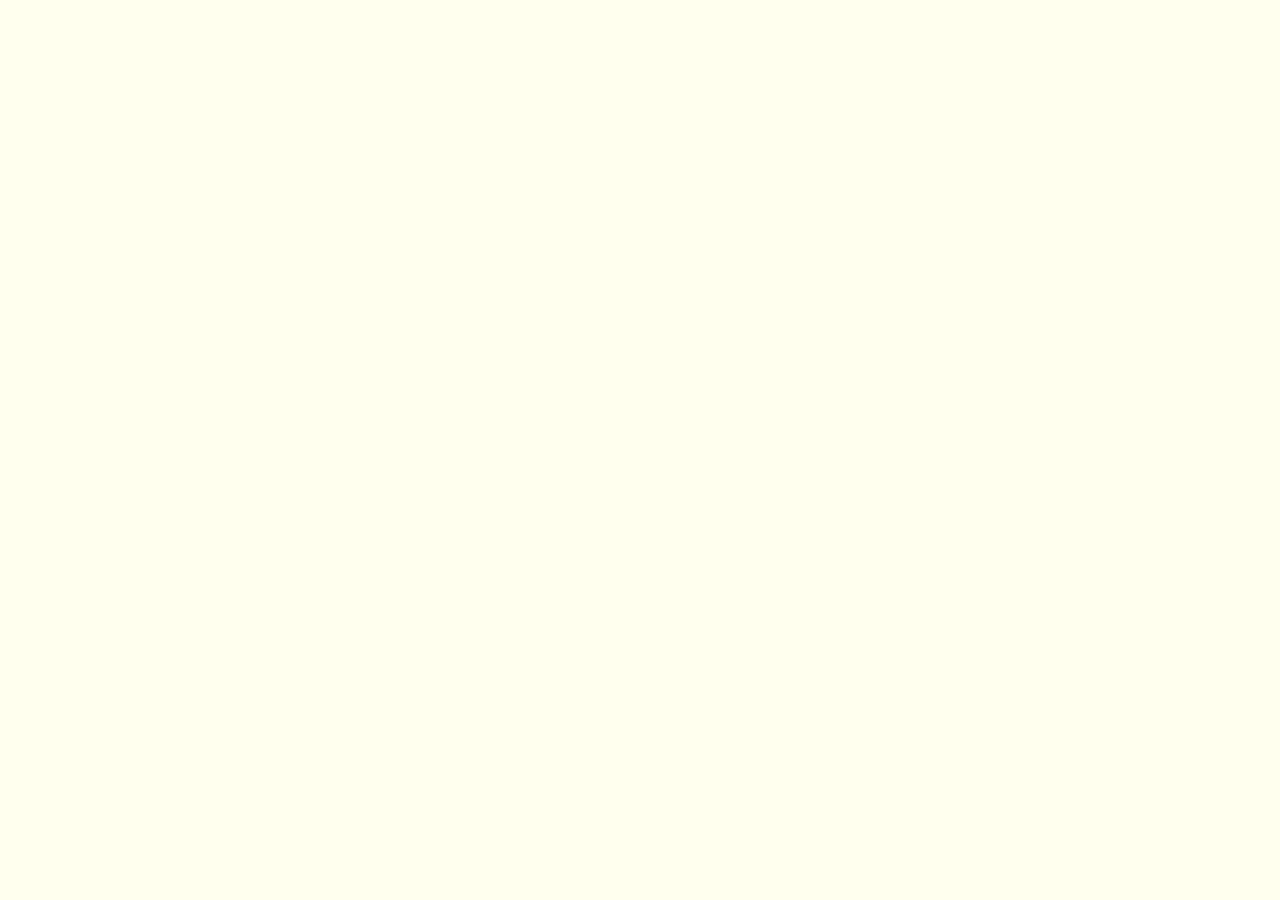
==== index.html @ 1c86995a "Add index.html for birthday celebration page" ====
<!DOCTYPE html>
<html lang="en">
<head>
<meta charset="UTF-8">
<title>Happy Birthday ❤️</title>

<link rel="stylesheet" href="file/default.css">
<script src="file/jquery.min.js"></script>
<script src="file/jscex.min.js"></script>
<script src="file/jscex-parser.js"></script>
<script src="file/jscex-jit.js"></script>
<script src="file/jscex-builderbase.min.js"></script>
<script src="file/jscex-async.min.js"></script>
<script src="file/jscex-async-powerpack.min.js"></script>
<script src="file/function.js"></script>
<script src="file/love.js"></script>

<style>
body {
    margin: 0;
    background: #ffe;
    overflow: hidden;
}

#wrap {
    position: relative;
    width: 100%;
    height: 100vh;
}

#code {
    display: none;
    position: absolute;
    top: 80px;
    left: 50px;
    font-size: 20px;
    color: #d6336c;
    font-family: cursive;
}

.say { display: block; }

/* 🎂 Cake */
#cake {
    display: none;
    position: absolute;
    bottom: 30px;
    left: 50%;
    transform: translateX(-50%);
    z-index: 10;
}

.plate {
    width: 200px;
    height: 20px;
    background: #ddd;
    border-radius: 50%;
    margin: auto;
}

.layer {
    width: 180px;
    height: 40px;
    margin: auto;
    border-radius: 10px;
}

.layer-bottom { background: #ff9aa2; }
.layer-middle { background: #ffb7b2; margin-top: -5px; }
.layer-top { background: #ffdac1; margin-top: -5px; }

.candle {
    width: 12px;
    height: 40px;
    background: white;
    margin: auto;
    position: relative;
    top: -45px;
    border-radius: 4px;
}

.flame {
    width: 14px;
    height: 14px;
    background: radial-gradient(circle, #fff, #ff9800, #ff5722);
    border-radius: 50%;
    position: absolute;
    top: -14px;
    left: -1px;
    animation: flicker 0.15s infinite alternate;
    box-shadow: 0 0 20px rgba(255,140,0,0.9);
}

@keyframes flicker {
    0% { transform: scale(1); }
    100% { transform: scale(1.2) translateY(-2px); }
}
</style>
</head>

<body>

<audio id="myAudio">
    <source src="aud.mp3" type="audio/mp3">
</audio>

<div id="wrap">

    <div id="code">
        <span class="say">Hey you 💞</span>
        <span class="say">Happy Birthday 🎂</span>
        <span class="say">May God bless you 🍀</span>
        <span class="say">Lots of happiness & love ❤️</span>
        <span class="say">You mean more than words 💖</span>
    </div>

    <canvas id="canvas" width="1100" height="680"></canvas>

    <!-- Cake -->
    <div id="cake">
        <div class="plate"></div>
        <div class="layer layer-bottom"></div>
        <div class="layer layer-middle"></div>
        <div class="layer layer-top"></div>
        <div class="candle">
            <div class="flame"></div>
        </div>
    </div>

</div>

<script>
function playAudio() {
    document.getElementById("myAudio").play();
}

(function () {
    var canvas = $('#canvas');
    var width = canvas.width();
    var height = canvas.height();
    var tree = new Tree(canvas[0], width, height, opts = {
        seed: { x: width/2, color: "rgb(190,26,37)", scale: 2 },
        branch: [[535,680,570,250,500,200,30,100]],
        bloom: { num: 700, width: 1080, height: 650 }
    });

    var seed = tree.seed;
    var hold = 1;

    canvas.click(function () {
        playAudio();
        hold = 0;
    });

    var seedAnimate = eval(Jscex.compile("async", function () {
        seed.draw();
        while (hold) { $await(Jscex.Async.sleep(10)); }
        while (seed.canScale()) {
            seed.scale(0.95);
            $await(Jscex.Async.sleep(10));
        }
        while (seed.canMove()) {
            seed.move(0, 2);
            $await(Jscex.Async.sleep(10));
        }
    }));

    var growAnimate = eval(Jscex.compile("async", function () {
        do {
            tree.grow();
            $await(Jscex.Async.sleep(10));
        } while (tree.canGrow());
    }));

    var flowAnimate = eval(Jscex.compile("async", function () {
        do {
            tree.flower(2);
            $await(Jscex.Async.sleep(10));
        } while (tree.canFlower());
    }));

    var textAnimate = eval(Jscex.compile("async", function () {
        $("#code").fadeIn(2000).typewriter();
        $("#cake").fadeIn(3000);
    }));

    var runAsync = eval(Jscex.compile("async", function () {
        $await(seedAnimate());
        $await(growAnimate());
        $await(flowAnimate());
        $await(textAnimate());
    }));

    runAsync().start();
})();
</script>

</body>
</html>
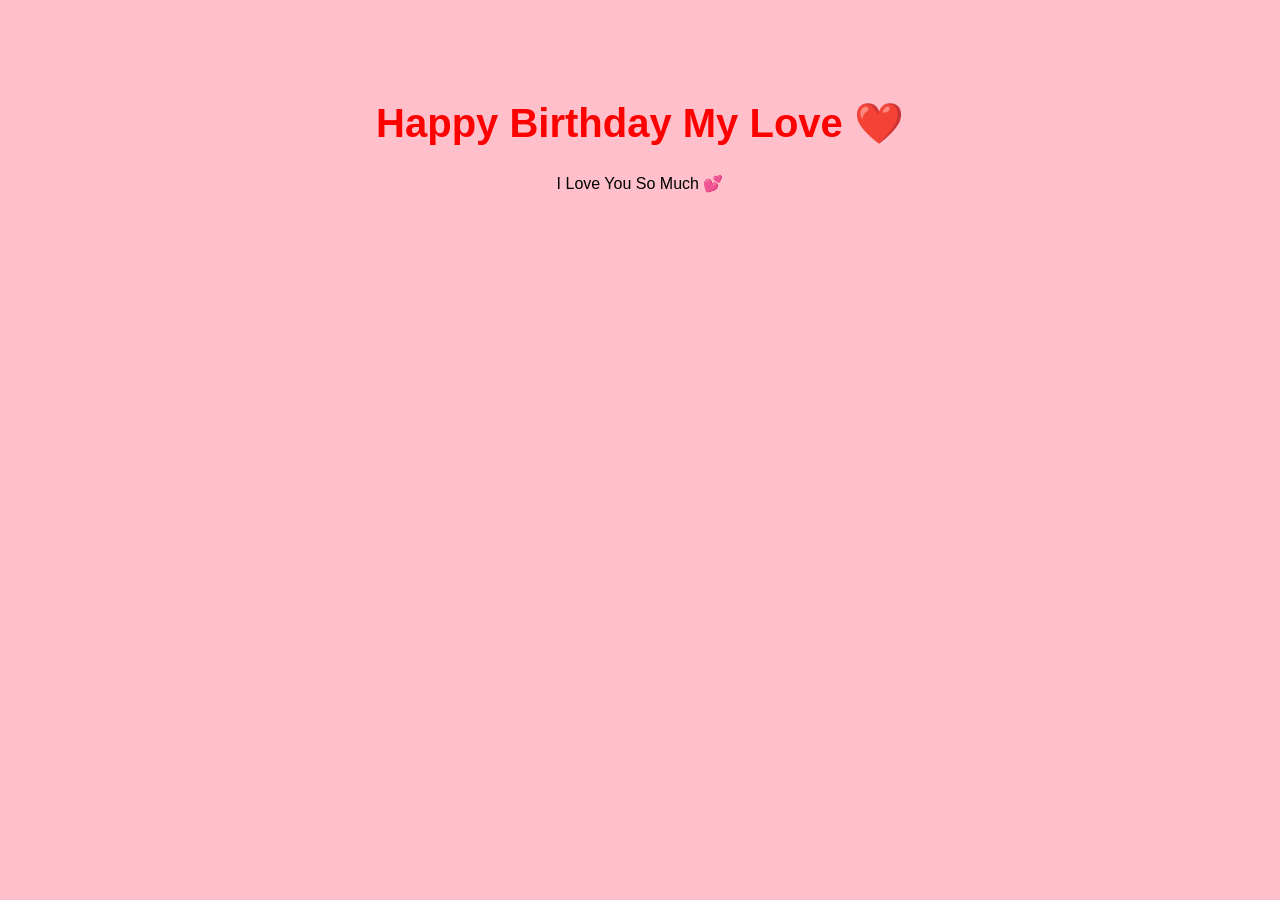
==== commit 62e31137: "Add index.html for birthday celebration" ====
--- a/index.html
+++ b/index.html
@@ -1,200 +1,22 @@
 <!DOCTYPE html>
-<html lang="en">
+<html>
 <head>
-<meta charset="UTF-8">
-<title>Happy Birthday ❤️</title>
-
-<link rel="stylesheet" href="file/default.css">
-<script src="file/jquery.min.js"></script>
-<script src="file/jscex.min.js"></script>
-<script src="file/jscex-parser.js"></script>
-<script src="file/jscex-jit.js"></script>
-<script src="file/jscex-builderbase.min.js"></script>
-<script src="file/jscex-async.min.js"></script>
-<script src="file/jscex-async-powerpack.min.js"></script>
-<script src="file/function.js"></script>
-<script src="file/love.js"></script>
-
-<style>
-body {
-    margin: 0;
-    background: #ffe;
-    overflow: hidden;
-}
-
-#wrap {
-    position: relative;
-    width: 100%;
-    height: 100vh;
-}
-
-#code {
-    display: none;
-    position: absolute;
-    top: 80px;
-    left: 50px;
-    font-size: 20px;
-    color: #d6336c;
-    font-family: cursive;
-}
-
-.say { display: block; }
-
-/* 🎂 Cake */
-#cake {
-    display: none;
-    position: absolute;
-    bottom: 30px;
-    left: 50%;
-    transform: translateX(-50%);
-    z-index: 10;
-}
-
-.plate {
-    width: 200px;
-    height: 20px;
-    background: #ddd;
-    border-radius: 50%;
-    margin: auto;
-}
-
-.layer {
-    width: 180px;
-    height: 40px;
-    margin: auto;
-    border-radius: 10px;
-}
-
-.layer-bottom { background: #ff9aa2; }
-.layer-middle { background: #ffb7b2; margin-top: -5px; }
-.layer-top { background: #ffdac1; margin-top: -5px; }
-
-.candle {
-    width: 12px;
-    height: 40px;
-    background: white;
-    margin: auto;
-    position: relative;
-    top: -45px;
-    border-radius: 4px;
-}
-
-.flame {
-    width: 14px;
-    height: 14px;
-    background: radial-gradient(circle, #fff, #ff9800, #ff5722);
-    border-radius: 50%;
-    position: absolute;
-    top: -14px;
-    left: -1px;
-    animation: flicker 0.15s infinite alternate;
-    box-shadow: 0 0 20px rgba(255,140,0,0.9);
-}
-
-@keyframes flicker {
-    0% { transform: scale(1); }
-    100% { transform: scale(1.2) translateY(-2px); }
-}
-</style>
+  <title>Happy Birthday ❤️</title>
+  <style>
+    body {
+      background: pink;
+      text-align: center;
+      font-family: Arial;
+      margin-top: 100px;
+    }
+    h1 {
+      font-size: 40px;
+      color: red;
+    }
+  </style>
 </head>
-
 <body>
-
-<audio id="myAudio">
-    <source src="aud.mp3" type="audio/mp3">
-</audio>
-
-<div id="wrap">
-
-    <div id="code">
-        <span class="say">Hey you 💞</span>
-        <span class="say">Happy Birthday 🎂</span>
-        <span class="say">May God bless you 🍀</span>
-        <span class="say">Lots of happiness & love ❤️</span>
-        <span class="say">You mean more than words 💖</span>
-    </div>
-
-    <canvas id="canvas" width="1100" height="680"></canvas>
-
-    <!-- Cake -->
-    <div id="cake">
-        <div class="plate"></div>
-        <div class="layer layer-bottom"></div>
-        <div class="layer layer-middle"></div>
-        <div class="layer layer-top"></div>
-        <div class="candle">
-            <div class="flame"></div>
-        </div>
-    </div>
-
-</div>
-
-<script>
-function playAudio() {
-    document.getElementById("myAudio").play();
-}
-
-(function () {
-    var canvas = $('#canvas');
-    var width = canvas.width();
-    var height = canvas.height();
-    var tree = new Tree(canvas[0], width, height, opts = {
-        seed: { x: width/2, color: "rgb(190,26,37)", scale: 2 },
-        branch: [[535,680,570,250,500,200,30,100]],
-        bloom: { num: 700, width: 1080, height: 650 }
-    });
-
-    var seed = tree.seed;
-    var hold = 1;
-
-    canvas.click(function () {
-        playAudio();
-        hold = 0;
-    });
-
-    var seedAnimate = eval(Jscex.compile("async", function () {
-        seed.draw();
-        while (hold) { $await(Jscex.Async.sleep(10)); }
-        while (seed.canScale()) {
-            seed.scale(0.95);
-            $await(Jscex.Async.sleep(10));
-        }
-        while (seed.canMove()) {
-            seed.move(0, 2);
-            $await(Jscex.Async.sleep(10));
-        }
-    }));
-
-    var growAnimate = eval(Jscex.compile("async", function () {
-        do {
-            tree.grow();
-            $await(Jscex.Async.sleep(10));
-        } while (tree.canGrow());
-    }));
-
-    var flowAnimate = eval(Jscex.compile("async", function () {
-        do {
-            tree.flower(2);
-            $await(Jscex.Async.sleep(10));
-        } while (tree.canFlower());
-    }));
-
-    var textAnimate = eval(Jscex.compile("async", function () {
-        $("#code").fadeIn(2000).typewriter();
-        $("#cake").fadeIn(3000);
-    }));
-
-    var runAsync = eval(Jscex.compile("async", function () {
-        $await(seedAnimate());
-        $await(growAnimate());
-        $await(flowAnimate());
-        $await(textAnimate());
-    }));
-
-    runAsync().start();
-})();
-</script>
-
+  <h1>Happy Birthday My Love ❤️</h1>
+  <p>I Love You So Much 💕</p>
 </body>
 </html>
-
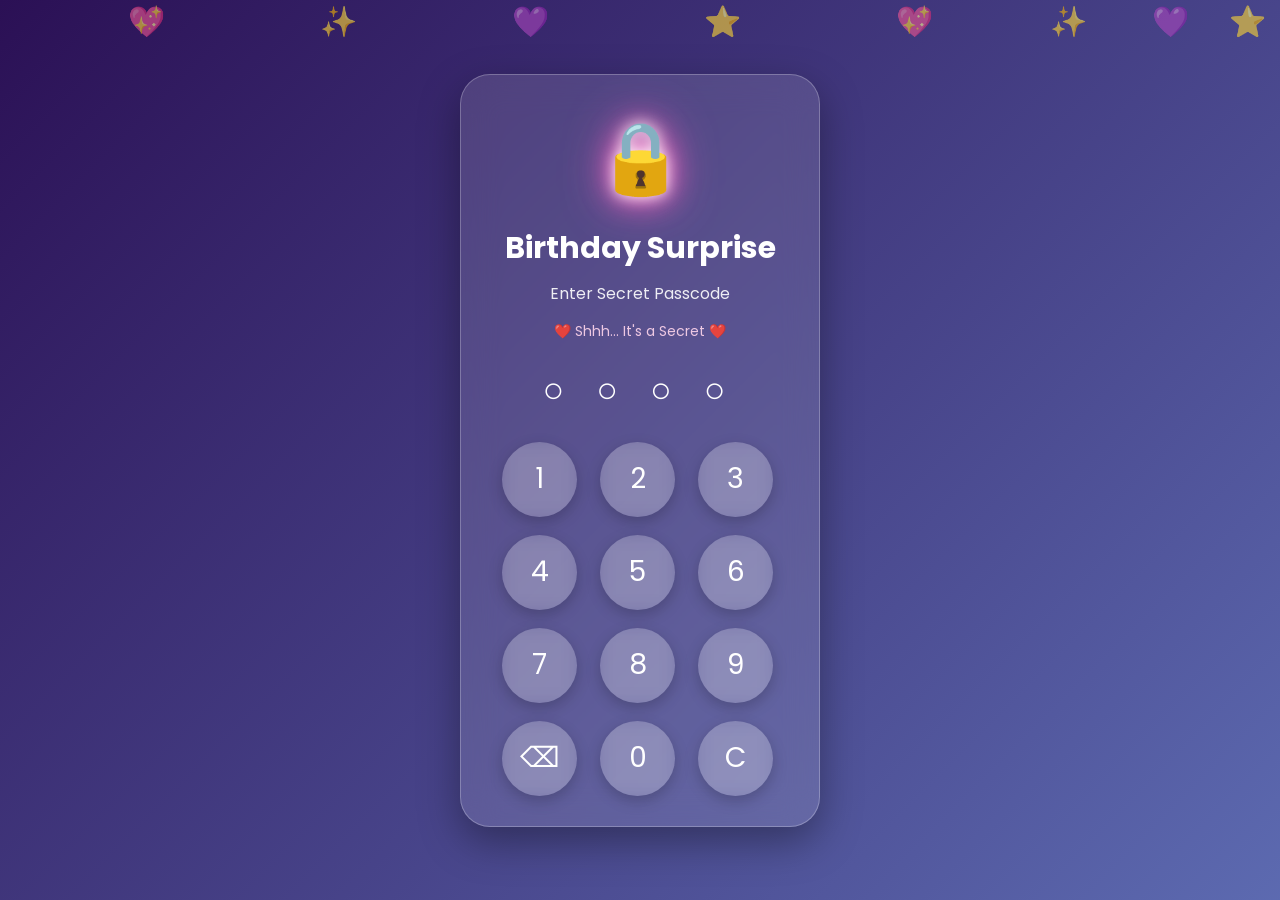
==== commit 9525c984: "Add files via upload" ====
--- a/index.html
+++ b/index.html
@@ -1,22 +1,73 @@
 <!DOCTYPE html>
-<html>
+<html lang="en">
+
 <head>
-  <title>Happy Birthday ❤️</title>
-  <style>
-    body {
-      background: pink;
-      text-align: center;
-      font-family: Arial;
-      margin-top: 100px;
-    }
-    h1 {
-      font-size: 40px;
-      color: red;
-    }
-  </style>
+
+<meta charset="UTF-8">
+
+<meta name="viewport" content="width=device-width, initial-scale=1.0">
+
+<title>Birthday Surprise</title>
+
+<link rel="stylesheet" href="style.css">
+
 </head>
+
 <body>
-  <h1>Happy Birthday My Love ❤️</h1>
-  <p>I Love You So Much 💕</p>
+  <div class="background">
+    <span>💖</span>
+    <span>✨</span>
+    <span>💜</span>
+    <span>⭐</span>
+    <span>💖</span>
+    <span>✨</span>
+    <span>💜</span>
+    <span>⭐</span>
+</div>
+
+
+<div class="container">
+<div class="lock">
+    🔒
+</div>
+
+<h1>Birthday Surprise</h1>
+
+<p>Enter Secret Passcode</p>
+<p class="secret">❤️ Shhh... It's a Secret ❤️</p>
+
+<div id="pinDisplay" class="pinDisplay">
+○ ○ ○ ○
+</div>
+
+<div class="keypad">
+
+<button onclick="press(1)">1</button>
+<button onclick="press(2)">2</button>
+<button onclick="press(3)">3</button>
+
+<button onclick="press(4)">4</button>
+<button onclick="press(5)">5</button>
+<button onclick="press(6)">6</button>
+
+<button onclick="press(7)">7</button>
+<button onclick="press(8)">8</button>
+<button onclick="press(9)">9</button>
+
+<button onclick="removeDigit()">⌫</button>
+
+<button onclick="press(0)">0</button>
+
+<button onclick="clearPin()">C</button>
+
+</div>
+
+</div>
+
+<script src="script.js"></script>
+
+
+
 </body>
-</html>
+
+</html>
--- a/style.css
+++ b/style.css
@@ -0,0 +1,518 @@
+/* Google Font */
+@import url('https://fonts.googleapis.com/css2?family=Poppins:wght@300;500;700&display=swap');
+
+*{
+margin:0;
+padding:0;
+box-sizing:border-box;
+font-family:'Poppins',sans-serif;
+}
+
+body{
+height:100vh;
+display:flex;
+justify-content:center;
+align-items:center;
+background:linear-gradient(135deg,#2b1055,#7597de,#ff4d9d);
+background-size:300% 300%;
+animation:bgMove 10s ease infinite;
+overflow:hidden;
+}
+
+@keyframes bgMove{
+0%{background-position:0% 50%;}
+50%{background-position:100% 50%;}
+100%{background-position:0% 50%;}
+}
+
+.container{
+width:360px;
+padding:30px;
+background:rgba(255,255,255,.12);
+backdrop-filter:blur(18px);
+border-radius:30px;
+border:1px solid rgba(255,255,255,.25);
+box-shadow:0 15px 40px rgba(0,0,0,.35);
+text-align:center;
+animation:fadeIn 1s ease;
+}
+
+@keyframes fadeIn{
+from{
+opacity:0;
+transform:translateY(30px);
+}
+to{
+opacity:1;
+transform:translateY(0);
+}
+}
+
+.lock{
+font-size:70px;
+animation:float 2.5s ease-in-out infinite;
+}
+
+@keyframes float{
+0%,100%{transform:translateY(0);}
+50%{transform:translateY(-10px);}
+}
+
+h1{
+margin-top:15px;
+color:white;
+font-size:30px;
+}
+
+p{
+color:white;
+opacity:.9;
+margin:10px 0 25px;
+}
+
+.pinDisplay{
+font-size:36px;
+letter-spacing:12px;
+color:white;
+margin-bottom:25px;
+font-weight:bold;
+}
+
+.keypad{
+display:grid;
+grid-template-columns:repeat(3,80px);
+gap:18px;
+justify-content:center;
+}
+
+.keypad button{
+width:75px;
+height:75px;
+border-radius:50%;
+border:none;
+background:rgba(255,255,255,.18);
+color:white;
+font-size:28px;
+backdrop-filter:blur(8px);
+cursor:pointer;
+transition:.2s;
+box-shadow:0 5px 15px rgba(0,0,0,.2);
+}
+
+.keypad button:hover{
+transform:scale(1.08);
+background:#ff4d9d;
+}
+
+.keypad button:active{
+transform:scale(.92);
+}
+.background{
+position:fixed;
+width:100%;
+height:100%;
+top:0;
+left:0;
+overflow:hidden;
+pointer-events:none;
+}
+
+.background span{
+position:absolute;
+font-size:30px;
+animation:floatUp 12s linear infinite;
+opacity:.6;
+}
+
+.background span:nth-child(1){left:10%;animation-delay:0s;}
+.background span:nth-child(2){left:25%;animation-delay:2s;}
+.background span:nth-child(3){left:40%;animation-delay:4s;}
+.background span:nth-child(4){left:55%;animation-delay:6s;}
+.background span:nth-child(5){left:70%;animation-delay:8s;}
+.background span:nth-child(6){left:82%;animation-delay:3s;}
+.background span:nth-child(7){left:90%;animation-delay:5s;}
+.background span:nth-child(8){left:96%;animation-delay:7s;}
+
+@keyframes floatUp{
+0%{
+transform:translateY(100vh) scale(.5);
+opacity:0;
+}
+20%{
+opacity:1;
+}
+100%{
+transform:translateY(-120vh) scale(1.3);
+opacity:0;
+}
+}
+/* Secret Message */
+.secret{
+    color:#ffd6ec;
+    font-size:14px;
+    margin-top:-10px;
+    margin-bottom:20px;
+    animation:pulse 2s infinite;
+}
+
+/* Lock Glow */
+.lock{
+    text-shadow:
+    0 0 15px white,
+    0 0 30px #ff66c4,
+    0 0 50px #ff66c4;
+}
+
+/* Card Glow */
+.container{
+    animation:fadeIn 1s ease,
+              glowCard 3s infinite alternate;
+}
+
+@keyframes glowCard{
+
+from{
+box-shadow:0 0 20px rgba(255,255,255,.2);
+}
+
+to{
+box-shadow:
+0 0 40px rgba(255,255,255,.4),
+0 0 80px rgba(255,105,180,.35);
+}
+
+}
+
+/* Secret Pulse */
+@keyframes pulse{
+
+0%{
+opacity:.6;
+}
+
+50%{
+opacity:1;
+transform:scale(1.05);
+}
+
+100%{
+opacity:.6;
+}
+
+}
+
+/* Keypad Animation */
+.keypad button:hover{
+transform:translateY(-5px) scale(1.08);
+box-shadow:0 0 25px #ff66c4;
+}
+
+.keypad button:active{
+transform:scale(.9);
+background:white;
+color:#ff4d9d;
+}
+.wrong-container{
+width:350px;
+padding:35px;
+background:rgba(255,255,255,.12);
+backdrop-filter:blur(18px);
+border-radius:30px;
+text-align:center;
+border:1px solid rgba(255,255,255,.2);
+animation:shake .5s;
+}
+
+.wrong-lock{
+font-size:70px;
+margin-bottom:20px;
+animation:shake .5s;
+}
+
+@keyframes shake{
+
+0%{transform:translateX(0);}
+20%{transform:translateX(-10px);}
+40%{transform:translateX(10px);}
+60%{transform:translateX(-10px);}
+80%{transform:translateX(10px);}
+100%{transform:translateX(0);}
+
+}
+
+.wrong-container h1{
+color:#ff4d6d;
+}
+
+.wrong-container p{
+color:white;
+margin:20px 0;
+}
+
+.wrong-container button{
+margin-top:20px;
+padding:14px 35px;
+border:none;
+border-radius:30px;
+background:#ff4d6d;
+color:white;
+font-size:18px;
+cursor:pointer;
+transition:.3s;
+}
+
+.wrong-container button:hover{
+transform:scale(1.08);
+}
+/* Celebration Page */
+
+.celebration{
+
+height:100vh;
+
+display:flex;
+
+flex-direction:column;
+
+justify-content:center;
+
+align-items:center;
+
+text-align:center;
+
+animation:fadeIn 2s;
+
+}
+
+.birthdayTitle{
+
+font-size:42px;
+
+color:white;
+
+text-shadow:0 0 20px #ff66c4;
+
+margin-bottom:10px;
+
+}
+
+.birthdayName{
+
+color:#ffe4f3;
+
+margin-bottom:25px;
+
+font-weight:400;
+
+}
+
+.balloons{
+
+font-size:45px;
+
+animation:float 3s ease-in-out infinite;
+
+}
+
+.cake{
+
+font-size:120px;
+
+margin:20px;
+
+animation:cakeUp 2s;
+
+}
+
+.nextBtn{
+
+margin-top:30px;
+
+padding:15px 45px;
+
+background:#ff4d9d;
+
+border:none;
+
+border-radius:40px;
+
+color:white;
+
+font-size:20px;
+
+cursor:pointer;
+
+box-shadow:0 0 20px rgba(255,77,157,.5);
+
+transition:.3s;
+
+}
+
+.nextBtn:hover{
+
+transform:scale(1.08);
+
+}
+/* Message Page */
+
+.messageCard{
+
+width:90%;
+max-width:400px;
+
+margin:auto;
+
+margin-top:60px;
+
+padding:30px;
+
+background:rgba(255,255,255,.12);
+
+backdrop-filter:blur(18px);
+
+border-radius:25px;
+
+text-align:center;
+
+animation:fadeIn 2s;
+
+}
+
+.letter{
+
+font-size:70px;
+
+margin-bottom:15px;
+
+animation:float 2s infinite;
+
+}
+
+.messageCard h1{
+
+color:white;
+
+margin-bottom:20px;
+
+}
+
+.loveMessage{
+
+color:white;
+
+line-height:1.8;
+
+font-size:18px;
+
+}
+.memoryCard{
+width:90%;
+max-width:420px;
+margin:auto;
+margin-top:30px;
+padding:25px;
+background:rgba(255,255,255,.12);
+backdrop-filter:blur(18px);
+border-radius:25px;
+text-align:center;
+animation:fadeIn 1s;
+}
+
+.memoryPhoto{
+width:100%;
+border-radius:20px;
+margin:20px 0;
+box-shadow:0 0 25px rgba(255,255,255,.3);
+}
+
+.memoryMessage{
+color:white;
+line-height:1.8;
+}
+
+.memoryMessage h2{
+margin-bottom:10px;
+}
+
+.memoryMessage p{
+font-size:16px;
+}
+
+.nextBtn{
+margin-top:25px;
+padding:14px 35px;
+border:none;
+border-radius:30px;
+background:#ff4d9d;
+color:white;
+font-size:18px;
+cursor:pointer;
+transition:.3s;
+}
+
+.nextBtn:hover{
+transform:scale(1.05);
+}
+/* Final Page */
+
+.finalPage{
+
+height:100vh;
+
+display:flex;
+
+flex-direction:column;
+
+justify-content:center;
+
+align-items:center;
+
+text-align:center;
+
+padding:25px;
+
+animation:fadeIn 2s;
+
+}
+
+.finalTitle{
+
+font-size:42px;
+
+color:white;
+
+text-shadow:0 0 25px #ff66c4;
+
+margin-bottom:20px;
+
+}
+
+.finalPage h2{
+
+color:#ffe4f3;
+
+margin-bottom:25px;
+
+}
+
+.finalMessage{
+
+color:white;
+
+font-size:18px;
+
+line-height:1.8;
+
+max-width:450px;
+
+}
+
+.emoji{
+
+font-size:45px;
+
+margin:30px 0;
+
+animation:float 3s infinite;
+
+}
